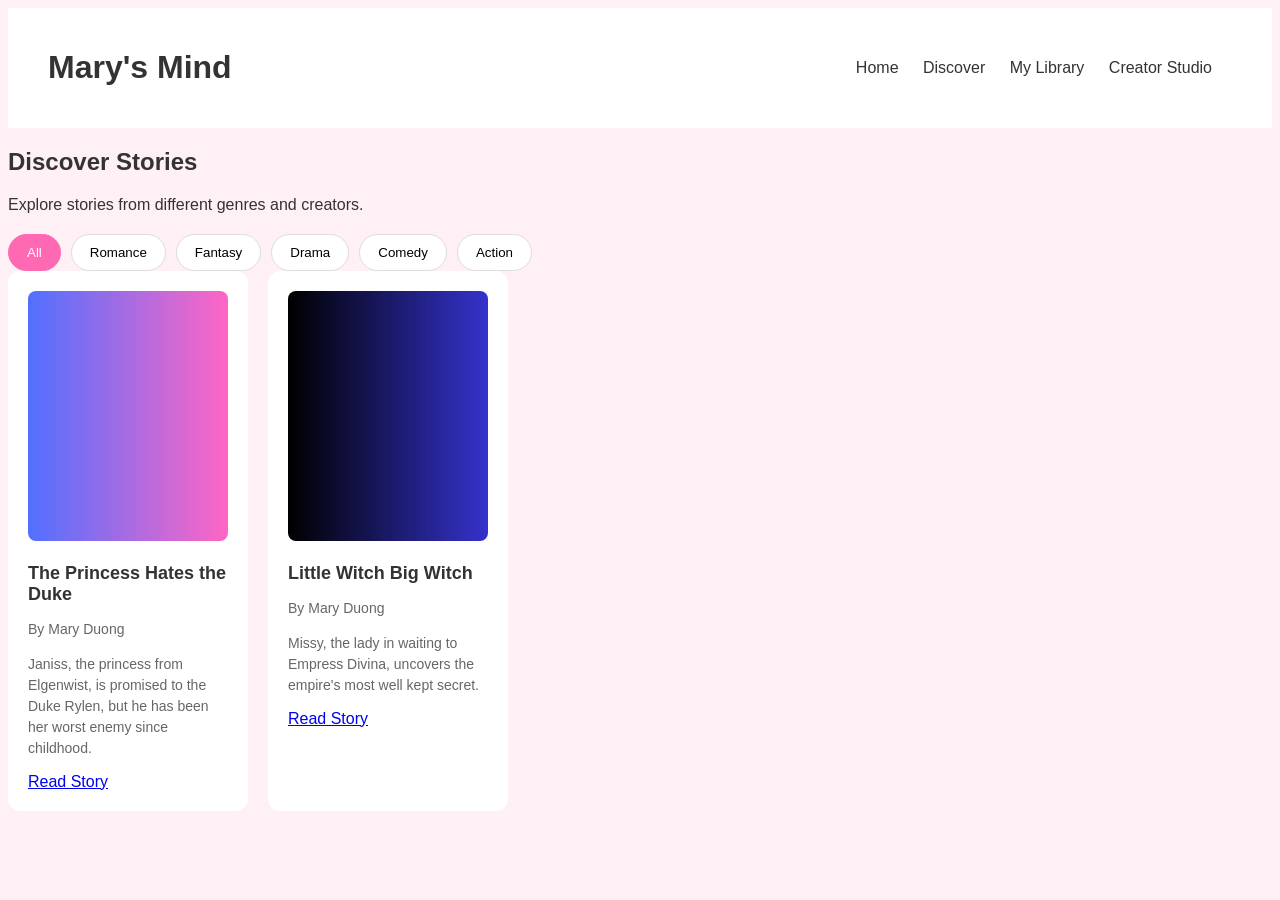
==== frontend/discover.html @ 49393483 "Initial commit" ====
<!DOCTYPE html>
<html lang="en">

<head>
    <meta charset="UTF-8">
    <meta name="viewport" content="width=device-width, initial-scale=1.0">
    <title>Discover | Mary's Mind</title>
    <link rel="stylesheet" href="style.css">
    <script src="script.js" defer></script>
</head>

<body>

    <header>
        <h1>Mary's Mind</h1>
        <nav>
            <a href="index.html">Home</a>
            <a href="discover.html">Discover</a>
            <a href="#">My Library</a>
            <a href="#">Creator Studio</a>
        </nav>
    </header>

    <main>

        <section>
            <h2>Discover Stories</h2>
            <p>Explore stories from different genres and creators.</p>

            <div class="genre-list">
                <button class="active">All</button>
                <button>Romance</button>
                <button>Fantasy</button>
                <button>Drama</button>
                <button>Comedy</button>
                <button>Action</button>
            </div>
        </section>

        <section>
            <div class="story-grid">

                <article class="story-card">
                    <img src="assets/story1.jpg" alt="Cover art for The Princess Hates the Duke">
                    <h3>The Princess Hates the Duke</h3>
                    <p>By Mary Duong</p>
                    <p>Janiss, the princess from Elgenwist, is promised to the Duke Rylen, but he has been her worst enemy since childhood.</p>
                    <a href="#">Read Story</a>
                </article>

                <article class="story-card">
                    <img src="assets/story2.jpg" alt="Cover art for Little Witch Big Witch">
                    <h3>Little Witch Big Witch</h3>
                    <p>By Mary Duong</p>
                    <p>Missy, the lady in waiting to Empress Divina, uncovers the empire's most well kept secret.</p>
                    <a href="#">Read Story</a>
                </article>
                
            </div>
        </section>

    </main>

</body>

</html>
---- frontend/style.css ----
body{
    background-color: #fff0f5;
    color: #333333;
    font-family: Arial, sans-serif;
}

header{
    background-color: white;
    padding: 20px 40px; 

    display: flex;
    justify-content: space-between; 
    align-items: center;
}

nav a{
    color: #333333;
    text-decoration: none; 
    margin-right: 20px;
}

.story-card{
    background-color: white;
    padding: 20px;
    border-radius: 12px; 
    transition: transform 0.2s ease, box-shadow 0.2s ease
}

.story-card:hover{
    transform: translateY(-5px);
    box-shadow: 0 4px 12px rgba(0, 0, 0, 0.12);
}

.story-card img{
    width: 100%;
    height: 250px;
    object-fit: cover;
    border-radius: 8px; 
}

.story-card h3{
    font-size: 18px;
    margin-bottom: 8px; 
}

.story-card p{
    font-size: 14px;
    color: #666666;
    line-height: 1.5; 
}

.story-grid{
    display: grid; 
    grid-template-columns: repeat(auto-fit, 240px);
    gap: 20px;
}

.genre-list{
    display: flex;
    gap: 10px;
    margin-top: 20px; 
}

.genre-list button{
    background-color: white;
    border: 1px solid #dddddd;
    padding: 10px 18px;
    border-radius: 20px; 
    cursor: pointer; 
}

.genre-list button.active{
    background-color: #ff69b4;
    color: white;
    border-color: #ff69b4;
}
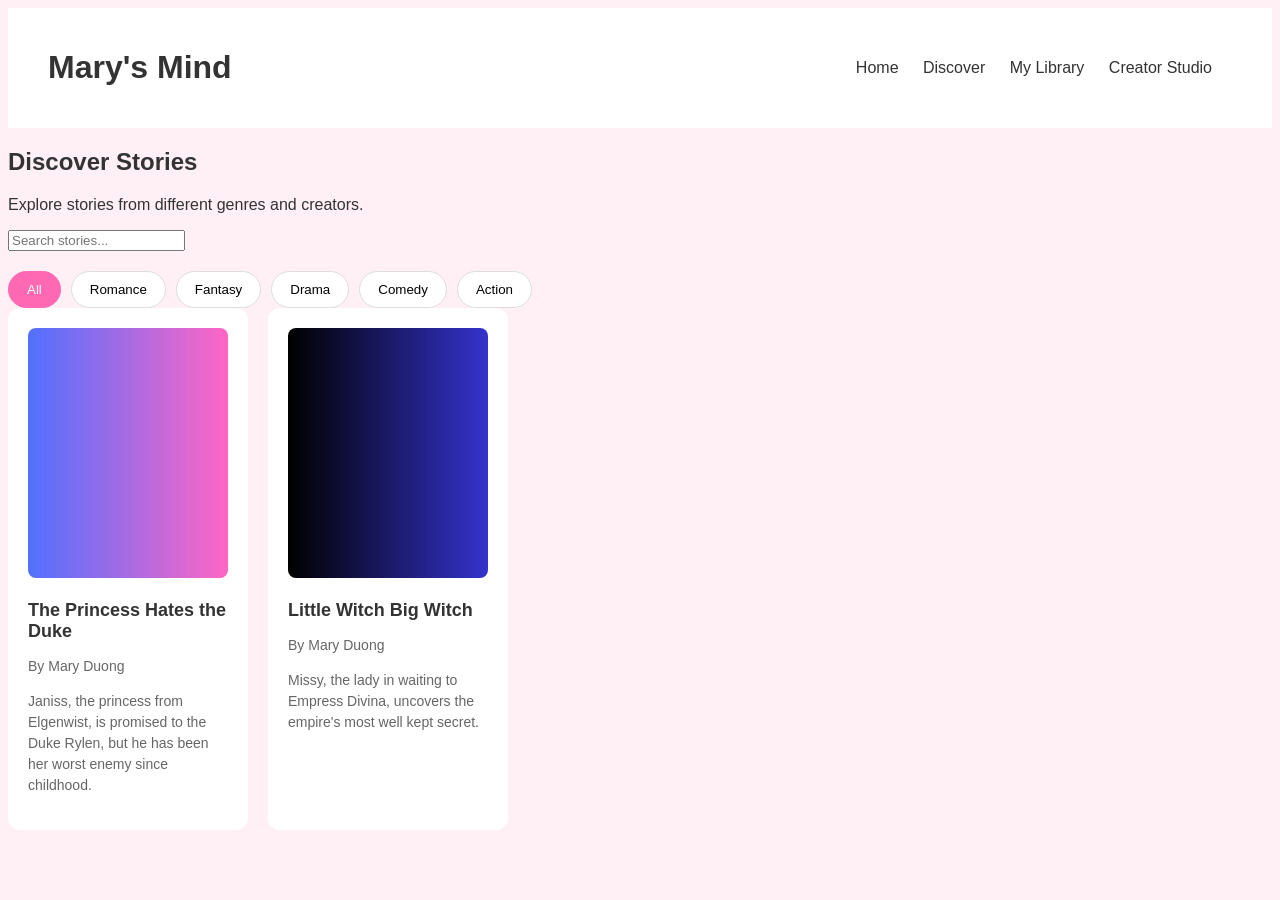
==== commit a90139fe: "added story pages" ====
--- a/frontend/discover.html
+++ b/frontend/discover.html
@@ -5,8 +5,10 @@
     <meta charset="UTF-8">
     <meta name="viewport" content="width=device-width, initial-scale=1.0">
     <title>Discover | Mary's Mind</title>
+
     <link rel="stylesheet" href="style.css">
-    <script src="script.js" defer></script>
+
+    <script src="script.js" type="module"></script>
 </head>
 
 <body>
@@ -27,6 +29,8 @@
             <h2>Discover Stories</h2>
             <p>Explore stories from different genres and creators.</p>
 
+            <input type="text" id="search-input" placeholder="Search stories...">
+
             <div class="genre-list">
                 <button class="active">All</button>
                 <button>Romance</button>
@@ -39,22 +43,6 @@
 
         <section>
             <div class="story-grid">
-
-                <article class="story-card">
-                    <img src="assets/story1.jpg" alt="Cover art for The Princess Hates the Duke">
-                    <h3>The Princess Hates the Duke</h3>
-                    <p>By Mary Duong</p>
-                    <p>Janiss, the princess from Elgenwist, is promised to the Duke Rylen, but he has been her worst enemy since childhood.</p>
-                    <a href="#">Read Story</a>
-                </article>
-
-                <article class="story-card">
-                    <img src="assets/story2.jpg" alt="Cover art for Little Witch Big Witch">
-                    <h3>Little Witch Big Witch</h3>
-                    <p>By Mary Duong</p>
-                    <p>Missy, the lady in waiting to Empress Divina, uncovers the empire's most well kept secret.</p>
-                    <a href="#">Read Story</a>
-                </article>
                 
             </div>
         </section>
--- a/frontend/style.css
+++ b/frontend/style.css
@@ -73,4 +73,19 @@
     background-color: #ff69b4;
     color: white;
     border-color: #ff69b4;
+}
+
+.story-container {
+    max-width: 100%;
+    margin: 20px auto;
+    padding: 30px;
+    background-color: white;
+    border-radius: 12px;
+}
+
+#story-details img{
+    width: 100%; 
+    max-height: 400px;
+    object-fit: cover;
+    border-radius: 10px;
 }
